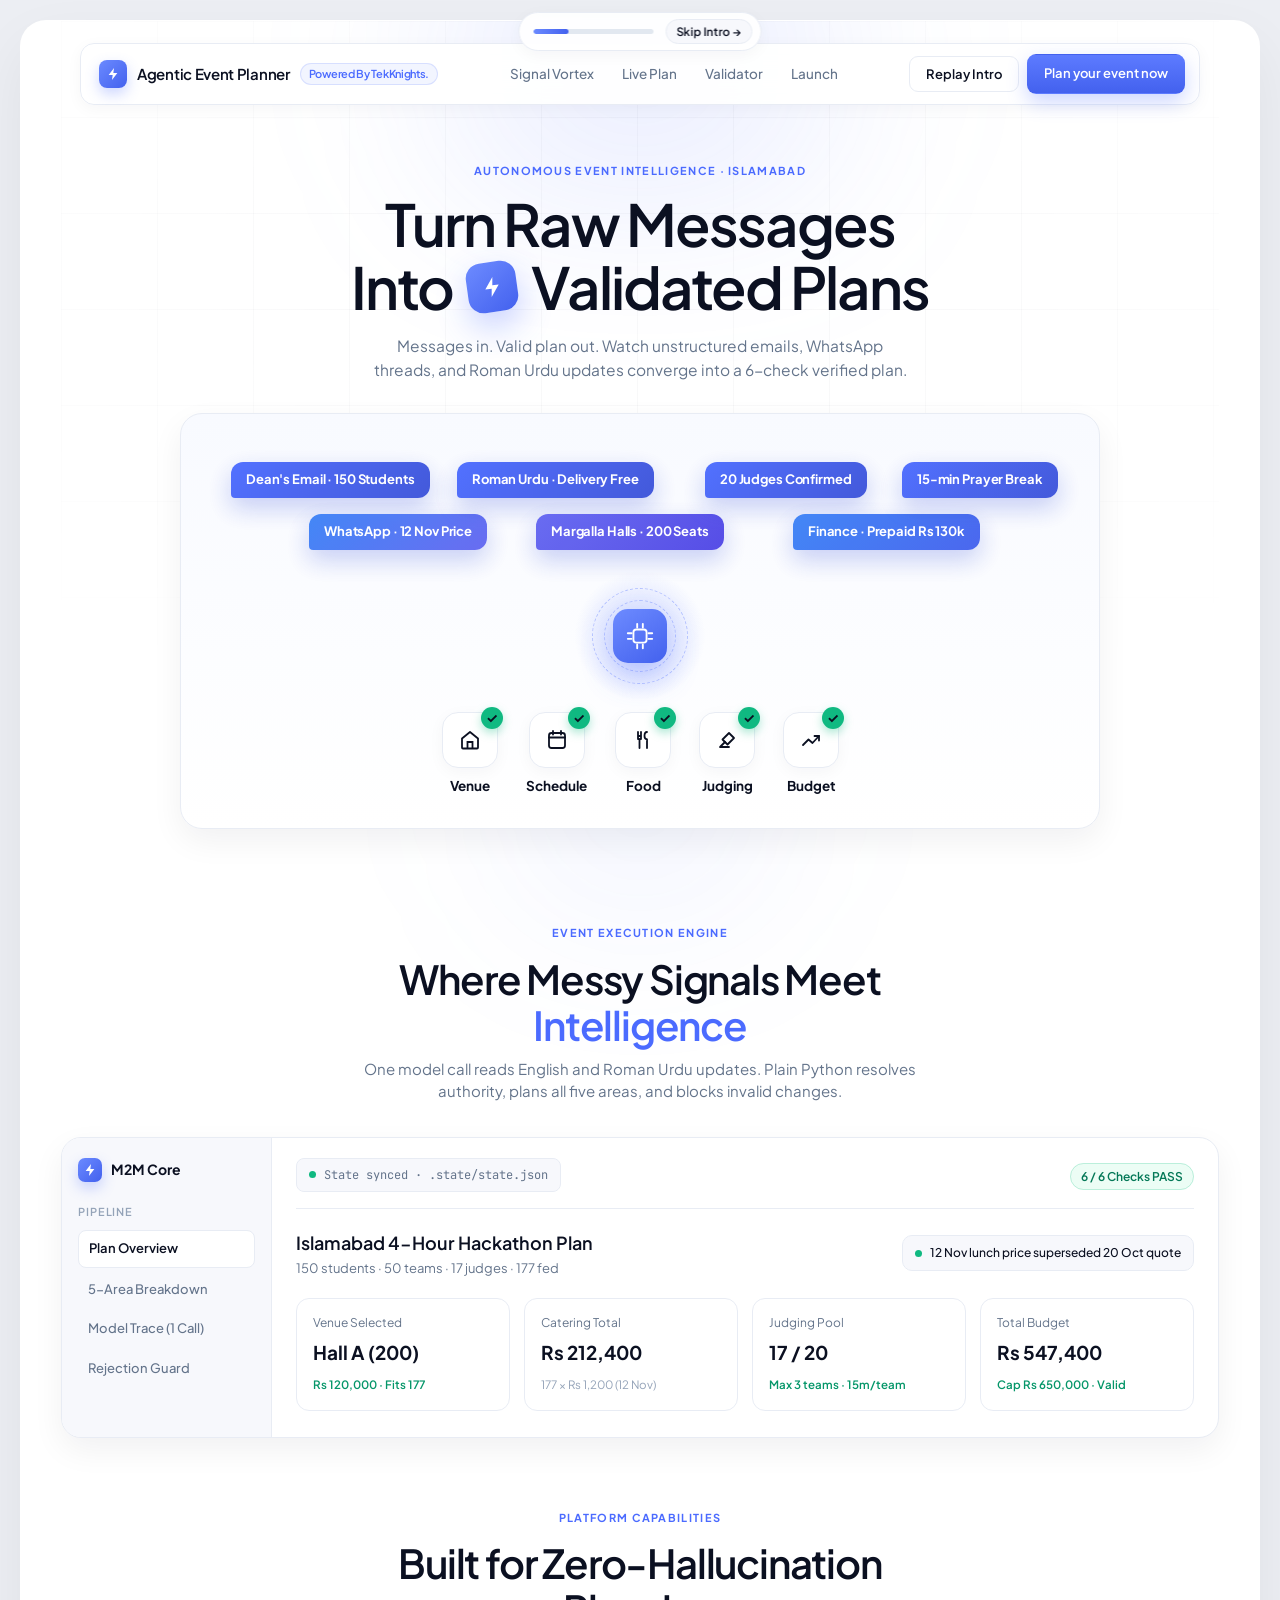
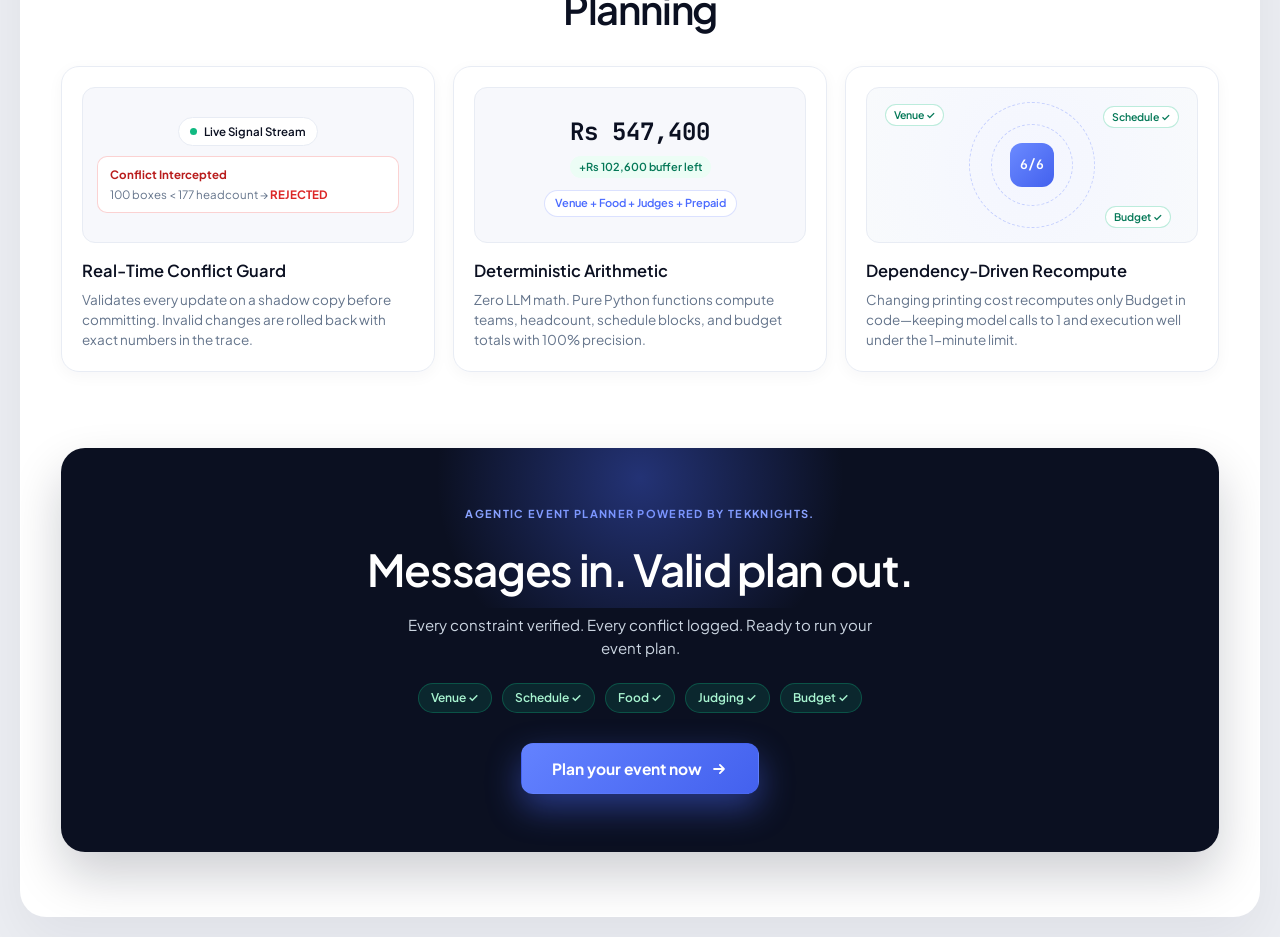
==== web/intro/index.html @ 1a7231fb "Integrate teammates animated intro and command-centre dashboard with backend state" ====
<!DOCTYPE html>
<html lang="en">
<head>
  <meta charset="UTF-8" />
  <meta name="viewport" content="width=device-width, initial-scale=1.0" />
  <title>Agentic Event Planner Powered By TekKnights.</title>
  <link rel="preconnect" href="https://fonts.googleapis.com" />
  <link rel="preconnect" href="https://fonts.gstatic.com" crossorigin />
  <link
    href="https://fonts.googleapis.com/css2?family=Inter:wght@400;500;600;700&family=JetBrains+Mono:wght@500;600&family=Plus+Jakarta+Sans:wght@500;600;700&display=swap"
    rel="stylesheet"
  />
  <link rel="stylesheet" href="styles.css" />
</head>
<body>
  <!-- Top intro progress bar & skip control -->
  <div class="intro-hud" id="introHud">
    <div class="intro-progress-track">
      <div class="intro-progress-fill" id="introProgressFill"></div>
    </div>
    <button type="button" class="skip-btn" id="skipIntroBtn">Skip Intro →</button>
  </div>

  <div class="page-frame">
    <main class="canvas">
      <div class="ambient-glow ambient-glow--top" aria-hidden="true"></div>
      <div class="ambient-glow ambient-glow--mid" aria-hidden="true"></div>
      <div class="hero-grid-lines" aria-hidden="true"></div>

      <!-- Floating Top Navbar -->
      <header class="navbar intro-step" data-step="1">
        <a href="#hero" class="brand">
          <span class="brand-tile">
            <svg viewBox="0 0 24 24" fill="none" aria-hidden="true">
              <path
                d="M13.5 3L5.5 13.5H11.5L10.5 21L18.5 10.5H12.5L13.5 3Z"
                fill="currentColor"
              />
            </svg>
          </span>
          <span class="brand-name">Agentic Event Planner</span>
          <span class="brand-tag">Powered By TekKnights.</span>
        </a>

        <nav class="nav-links" aria-label="Primary">
          <a href="#hero">Signal Vortex</a>
          <a href="#dashboard">Live Plan</a>
          <a href="#capabilities">Validator</a>
          <a href="#cta-finale">Launch</a>
        </nav>

        <div class="nav-actions">
          <button type="button" class="btn btn--ghost" id="replayIntroBtn">
            Replay Intro
          </button>
          <a href="#cta-finale" class="btn btn--primary">Plan your event now</a>
        </div>
      </header>

      <!-- STAGE 1: HERO + VIDEO-INSPIRED MESSAGE SWIRL -> AI CORE -->
      <section class="hero" id="hero">
        <div class="hero-center">
          <p class="eyebrow intro-step" data-step="1">
            AUTONOMOUS EVENT INTELLIGENCE · ISLAMABAD
          </p>

          <h1 class="hero-title intro-step" data-step="2">
            <span class="title-line">Turn Raw Messages</span>
            <span class="title-line title-line--with-badge">
              <span>Into</span>
              <span class="hero-icon-badge" aria-hidden="true">
                <svg viewBox="0 0 28 28" fill="none">
                  <path
                    d="M15.8 3.5L6.5 15.8H13.4L12.2 24.5L21.5 12.2H14.6L15.8 3.5Z"
                    fill="white"
                  />
                </svg>
              </span>
              <span>Validated Plans</span>
            </span>
          </h1>

          <p class="hero-subtitle intro-step" data-step="3">
            Messages in. Valid plan out. Watch unstructured emails, WhatsApp
            threads, and Roman Urdu updates converge into a 6-check verified plan.
          </p>
        </div>

        <!-- Video-inspired Message Swirl -> Glowing AI Circuit Core -> 5 Green-Checked Areas -->
        <div class="vortex-stage intro-step" data-step="3" id="vortexStage">
          <!-- Floating Message Bubbles swirling inward -->
          <div class="bubble-field" aria-hidden="true">
            <div class="msg-bubble b1">Dean's Email · 150 Students</div>
            <div class="msg-bubble b2">WhatsApp · 12 Nov Price</div>
            <div class="msg-bubble b3">Roman Urdu · Delivery Free</div>
            <div class="msg-bubble b4">Margalla Halls · 200 Seats</div>
            <div class="msg-bubble b5">20 Judges Confirmed</div>
            <div class="msg-bubble b6">Finance · Prepaid Rs 130k</div>
            <div class="msg-bubble b7">15-min Prayer Break</div>
          </div>

          <!-- Glowing AI Circuit Core -->
          <div class="circuit-core" aria-hidden="true">
            <div class="core-halo"></div>
            <div class="core-ring core-ring--outer"></div>
            <div class="core-ring core-ring--inner"></div>
            <div class="core-chip">
              <svg viewBox="0 0 32 32" fill="none">
                <rect x="9" y="9" width="14" height="14" rx="3" stroke="white" stroke-width="2" />
                <path d="M13 3V7M19 3V7M13 25V29M19 25V29M3 13H7M3 19H7M25 13H29M25 19H29" stroke="white" stroke-width="2" stroke-linecap="round" />
              </svg>
            </div>
          </div>

          <!-- 5 Area Nodes with Emerald Checkmarks (from video finale) -->
          <div class="five-areas" id="fiveAreas">
            <div class="area-node" style="--i: 0">
              <div class="area-icon">
                <svg viewBox="0 0 24 24" fill="none"><path d="M4 10.5L12 4L20 10.5V19.5C20 20.1 19.6 20.5 19 20.5H5C4.4 20.5 4 20.1 4 19.5V10.5Z" stroke="currentColor" stroke-width="1.8" stroke-linejoin="round"/><path d="M9.5 20.5V14H14.5V20.5" stroke="currentColor" stroke-width="1.8"/></svg>
                <span class="check-badge">✓</span>
              </div>
              <span>Venue</span>
            </div>
            <div class="area-node" style="--i: 1">
              <div class="area-icon">
                <svg viewBox="0 0 24 24" fill="none"><rect x="4" y="5" width="16" height="15" rx="2.5" stroke="currentColor" stroke-width="1.8"/><path d="M8 3V6.5M16 3V6.5M4 9.5H20" stroke="currentColor" stroke-width="1.8" stroke-linecap="round"/></svg>
                <span class="check-badge">✓</span>
              </div>
              <span>Schedule</span>
            </div>
            <div class="area-node" style="--i: 2">
              <div class="area-icon">
                <svg viewBox="0 0 24 24" fill="none"><path d="M7 4V11M10 4V11M7 8H10M8.5 11V20M16 4C14.3 4 13.5 5.6 13.5 8C13.5 10 14.5 11.2 16 11.5V20" stroke="currentColor" stroke-width="1.8" stroke-linecap="round"/></svg>
                <span class="check-badge">✓</span>
              </div>
              <span>Food</span>
            </div>
            <div class="area-node" style="--i: 3">
              <div class="area-icon">
                <svg viewBox="0 0 24 24" fill="none"><path d="M14 5L19 10L12.5 16.5L7.5 11.5L14 5Z" stroke="currentColor" stroke-width="1.8" stroke-linejoin="round"/><path d="M5 19H14M10 14L5.5 18.5" stroke="currentColor" stroke-width="1.8" stroke-linecap="round"/></svg>
                <span class="check-badge">✓</span>
              </div>
              <span>Judging</span>
            </div>
            <div class="area-node" style="--i: 4">
              <div class="area-icon">
                <svg viewBox="0 0 24 24" fill="none"><path d="M4 17L9.5 11.5L13.5 15L20 8" stroke="currentColor" stroke-width="1.8" stroke-linecap="round" stroke-linejoin="round"/><path d="M15.5 8H20V12.5" stroke="currentColor" stroke-width="1.8" stroke-linecap="round" stroke-linejoin="round"/></svg>
                <span class="check-badge">✓</span>
              </div>
              <span>Budget</span>
            </div>
          </div>
        </div>
      </section>

      <!-- STAGE 2: LIVE PLAN DASHBOARD PREVIEW -->
      <section class="section-preview" id="dashboard">
        <div class="section-header reveal">
          <p class="eyebrow">EVENT EXECUTION ENGINE</p>
          <h2 class="section-title">
            Where Messy Signals Meet <span class="text-accent">Intelligence</span>
          </h2>
          <p class="section-subtitle">
            One model call reads English and Roman Urdu updates. Plain Python
            resolves authority, plans all five areas, and blocks invalid changes.
          </p>
        </div>

        <div class="dashboard-shell reveal">
          <aside class="dash-sidebar">
            <div class="dash-brand">
              <span class="brand-tile brand-tile--sm">
                <svg viewBox="0 0 24 24" fill="none">
                  <path d="M13.5 3L5.5 13.5H11.5L10.5 21L18.5 10.5H12.5L13.5 3Z" fill="currentColor" />
                </svg>
              </span>
              <span>M2M Core</span>
            </div>
            <span class="dash-menu-label">Pipeline</span>
            <ul class="dash-nav">
              <li class="active">Plan Overview</li>
              <li>5-Area Breakdown</li>
              <li>Model Trace (1 Call)</li>
              <li>Rejection Guard</li>
            </ul>
          </aside>

          <div class="dash-main">
            <div class="dash-topbar">
              <div class="dash-search">
                <span class="status-dot status-dot--emerald pulse-dot"></span>
                <span>State synced · .state/state.json</span>
              </div>
              <div class="dash-top-actions">
                <span class="badge-chip badge-chip--emerald">6 / 6 Checks PASS</span>
              </div>
            </div>

            <div class="dash-greeting">
              <div>
                <h3>Islamabad 4-Hour Hackathon Plan</h3>
                <p>150 students · 50 teams · 17 judges · 177 fed</p>
              </div>
              <div class="live-toast">
                <span class="status-dot status-dot--emerald"></span>
                <span>12 Nov lunch price superseded 20 Oct quote</span>
              </div>
            </div>

            <div class="dash-kpis">
              <div class="dash-kpi-card">
                <span class="dash-kpi-label">Venue Selected</span>
                <strong class="dash-kpi-val">Hall A (200)</strong>
                <span class="dash-kpi-delta positive">Rs 120,000 · Fits 177</span>
              </div>
              <div class="dash-kpi-card">
                <span class="dash-kpi-label">Catering Total</span>
                <strong class="dash-kpi-val">Rs 212,400</strong>
                <span class="dash-kpi-delta">177 × Rs 1,200 (12 Nov)</span>
              </div>
              <div class="dash-kpi-card">
                <span class="dash-kpi-label">Judging Pool</span>
                <strong class="dash-kpi-val">17 / 20</strong>
                <span class="dash-kpi-delta positive">Max 3 teams · 15m/team</span>
              </div>
              <div class="dash-kpi-card">
                <span class="dash-kpi-label">Total Budget</span>
                <strong class="dash-kpi-val">Rs 547,400</strong>
                <span class="dash-kpi-delta positive">Cap Rs 650,000 · Valid</span>
              </div>
            </div>
          </div>
        </div>
      </section>

      <!-- STAGE 3: CAPABILITIES BENTO -->
      <section class="section-capabilities" id="capabilities">
        <div class="section-header reveal">
          <p class="eyebrow">PLATFORM CAPABILITIES</p>
          <h2 class="section-title">Built for Zero-Hallucination Planning</h2>
        </div>

        <div class="bento-grid">
          <article class="bento-card reveal">
            <div class="bento-visual bento-visual--stream">
              <div class="stream-pill">
                <span class="status-dot status-dot--emerald pulse-dot"></span>
                Live Signal Stream
              </div>
              <div class="stream-toast">
                <strong>Conflict Intercepted</strong>
                <span>100 boxes &lt; 177 headcount → <em>REJECTED</em></span>
              </div>
            </div>
            <h3>Real-Time Conflict Guard</h3>
            <p>
              Validates every update on a shadow copy before committing. Invalid
              changes are rolled back with exact numbers in the trace.
            </p>
          </article>

          <article class="bento-card reveal">
            <div class="bento-visual bento-visual--model">
              <div class="model-number" id="animatedBudget">Rs 547,400</div>
              <span class="delta-badge">+Rs 102,600 buffer left</span>
              <div class="formula-pill">Venue + Food + Judges + Prepaid</div>
            </div>
            <h3>Deterministic Arithmetic</h3>
            <p>
              Zero LLM math. Pure Python functions compute teams, headcount,
              schedule blocks, and budget totals with 100% precision.
            </p>
          </article>

          <article class="bento-card reveal">
            <div class="bento-visual bento-visual--rings">
              <div class="ring ring--outer"></div>
              <div class="ring ring--inner"></div>
              <span class="orbit-tag orbit-tag--1">Venue ✓</span>
              <span class="orbit-tag orbit-tag--2">Schedule ✓</span>
              <span class="orbit-tag orbit-tag--3">Budget ✓</span>
              <div class="center-core">6/6</div>
            </div>
            <h3>Dependency-Driven Recompute</h3>
            <p>
              Changing printing cost recomputes only Budget in code—keeping
              model calls to 1 and execution well under the 1-minute limit.
            </p>
          </article>
        </div>
      </section>

      <!-- STAGE 4: FINALE CTA WITH "Plan your event now" BUTTON -->
      <section class="cta-finale reveal" id="cta-finale">
        <div class="cta-finale__glow" aria-hidden="true"></div>
        <p class="eyebrow eyebrow--light">Agentic Event Planner Powered By TekKnights.</p>
        <h2 class="cta-finale__title">Messages in. Valid plan out.</h2>
        <p class="cta-finale__sub">
          Every constraint verified. Every conflict logged. Ready to run your
          event plan.
        </p>

        <div class="cta-finale__checks">
          <span>Venue ✓</span>
          <span>Schedule ✓</span>
          <span>Food ✓</span>
          <span>Judging ✓</span>
          <span>Budget ✓</span>
        </div>

        <button type="button" class="btn btn--finale" id="planNowBtn">
          <span>Plan your event now</span>
          <svg viewBox="0 0 20 20" fill="none" aria-hidden="true">
            <path
              d="M4.5 10H15.5M15.5 10L11 5.5M15.5 10L11 14.5"
              stroke="currentColor"
              stroke-width="2"
              stroke-linecap="round"
              stroke-linejoin="round"
            />
          </svg>
        </button>
      </section>
    </main>
  </div>

  <script src="app.js"></script>
</body>
</html>
---- web/intro/styles.css ----
:root {
  --bg-outer: #eceef3;
  --bg-canvas: #ffffff;
  --bg-soft: #f7f8fc;
  --bg-tint: #f2f5ff;
  --ink-primary: #0b1021;
  --ink-secondary: #475569;
  --ink-muted: #64748b;
  --ink-subtle: #94a3b8;
  --brand: #4b6bff;
  --brand-deep: #4361ee;
  --brand-soft: #6b8aff;
  --emerald: #10b981;
  --emerald-bg: #ecfdf5;
  --border: #e8ecf4;
  --border-strong: #dce3f0;
  --shadow-sm: 0 4px 16px rgba(15, 23, 42, 0.04);
  --shadow-md: 0 12px 32px rgba(15, 23, 42, 0.06);
  --shadow-blue: 0 14px 32px rgba(75, 107, 255, 0.3);
  --ease-out-expo: cubic-bezier(0.16, 1, 0.3, 1);
}

*,
*::before,
*::after {
  box-sizing: border-box;
}

html {
  scroll-behavior: smooth;
}

body {
  margin: 0;
  font-family: "Plus Jakarta Sans", "Inter", -apple-system, BlinkMacSystemFont, sans-serif;
  background: var(--bg-outer);
  color: var(--ink-primary);
  -webkit-font-smoothing: antialiased;
  line-height: 1.5;
}

/* Top Intro HUD (Progress + Skip) */
.intro-hud {
  position: fixed;
  top: 12px;
  left: 50%;
  transform: translateX(-50%);
  z-index: 50;
  display: flex;
  align-items: center;
  gap: 12px;
  padding: 6px 8px 6px 14px;
  background: rgba(255, 255, 255, 0.9);
  backdrop-filter: blur(10px);
  border: 1px solid var(--border);
  border-radius: 999px;
  box-shadow: var(--shadow-sm);
  transition: opacity 0.4s ease, transform 0.4s ease;
}

.intro-hud.is-done {
  opacity: 0;
  pointer-events: none;
  transform: translate(-50%, -10px);
}

.intro-progress-track {
  width: 120px;
  height: 5px;
  background: #e2e8f0;
  border-radius: 999px;
  overflow: hidden;
}

.intro-progress-fill {
  width: 0%;
  height: 100%;
  background: linear-gradient(90deg, var(--brand-soft), var(--brand-deep));
  border-radius: 999px;
  transition: width 0.12s linear;
}

.skip-btn {
  font-family: inherit;
  font-size: 11.5px;
  font-weight: 600;
  color: var(--ink-primary);
  background: var(--bg-soft);
  border: 1px solid var(--border);
  border-radius: 999px;
  padding: 4px 10px;
  cursor: pointer;
}

.skip-btn:hover {
  background: var(--bg-tint);
  color: var(--brand);
}

/* Outer presentation frame */
.page-frame {
  padding: 20px;
  min-height: 100vh;
}

.canvas {
  position: relative;
  max-width: 1240px;
  margin: 0 auto;
  background: var(--bg-canvas);
  border-radius: 26px;
  border: 1px solid rgba(255, 255, 255, 0.9);
  box-shadow: 0 24px 60px rgba(15, 23, 42, 0.06);
  overflow: hidden;
  padding: 22px 40px 64px;
}

.ambient-glow {
  position: absolute;
  pointer-events: none;
  border-radius: 999px;
  filter: blur(70px);
  z-index: 0;
}

.ambient-glow--top {
  width: 680px;
  height: 360px;
  top: -140px;
  left: 50%;
  transform: translateX(-50%);
  background: radial-gradient(
    circle,
    rgba(91, 115, 255, 0.14) 0%,
    rgba(107, 138, 255, 0.05) 55%,
    transparent 75%
  );
}

.ambient-glow--mid {
  width: 520px;
  height: 320px;
  top: 620px;
  left: 50%;
  transform: translateX(-50%);
  background: radial-gradient(circle, rgba(75, 107, 255, 0.08) 0%, transparent 70%);
}

.hero-grid-lines {
  position: absolute;
  inset: 0 40px auto;
  height: 700px;
  background-image:
    linear-gradient(to right, rgba(15, 23, 42, 0.028) 1px, transparent 1px),
    linear-gradient(to bottom, rgba(15, 23, 42, 0.028) 1px, transparent 1px);
  background-size: 96px 96px;
  mask-image: radial-gradient(ellipse 75% 70% at 50% 35%, black 35%, transparent 100%);
  pointer-events: none;
  z-index: 0;
}

/* Navbar */
.navbar {
  position: relative;
  z-index: 10;
  max-width: 1120px;
  margin: 0 auto;
  padding: 10px 14px 10px 18px;
  background: rgba(255, 255, 255, 0.92);
  backdrop-filter: blur(12px);
  border: 1px solid var(--border);
  border-radius: 14px;
  box-shadow: var(--shadow-sm);
  display: flex;
  align-items: center;
  justify-content: space-between;
  gap: 16px;
}

.brand {
  display: inline-flex;
  align-items: center;
  gap: 10px;
  text-decoration: none;
  color: var(--ink-primary);
  font-weight: 600;
  font-size: 15px;
  letter-spacing: -0.02em;
}

.brand-tile {
  width: 28px;
  height: 28px;
  border-radius: 8px;
  background: linear-gradient(135deg, var(--brand-soft), var(--brand-deep));
  color: #ffffff;
  display: grid;
  place-items: center;
  box-shadow: 0 6px 14px rgba(75, 107, 255, 0.28);
}

.brand-tile svg {
  width: 16px;
  height: 16px;
}

.brand-tile--sm {
  width: 24px;
  height: 24px;
  border-radius: 7px;
}

.brand-tag {
  font-size: 11px;
  font-weight: 600;
  color: var(--brand);
  background: var(--bg-tint);
  padding: 2px 8px;
  border-radius: 999px;
  border: 1px solid rgba(75, 107, 255, 0.16);
}

.nav-links {
  display: flex;
  align-items: center;
  gap: 28px;
}

.nav-links a {
  text-decoration: none;
  color: var(--ink-muted);
  font-size: 13.5px;
  font-weight: 500;
}

.nav-links a:hover {
  color: var(--ink-primary);
}

.nav-actions {
  display: flex;
  align-items: center;
  gap: 8px;
}

/* Buttons */
.btn {
  display: inline-flex;
  align-items: center;
  justify-content: center;
  gap: 8px;
  font-family: inherit;
  font-size: 13px;
  font-weight: 600;
  padding: 9px 16px;
  border-radius: 9px;
  border: 1px solid transparent;
  cursor: pointer;
  text-decoration: none;
  transition: transform 0.2s var(--ease-out-expo), box-shadow 0.2s ease, background 0.2s ease;
}

.btn--primary {
  background: linear-gradient(180deg, #5d7bff 0%, #4361ee 100%);
  color: #ffffff;
  box-shadow: 0 8px 20px rgba(75, 107, 255, 0.28);
}

.btn--primary:hover {
  transform: translateY(-1px);
  box-shadow: 0 12px 26px rgba(75, 107, 255, 0.36);
}

.btn--ghost {
  background: #ffffff;
  color: var(--ink-primary);
  border-color: var(--border);
}

.btn--ghost:hover {
  background: var(--bg-soft);
}

/* Hero */
.hero {
  position: relative;
  z-index: 2;
  padding: 58px 0 24px;
}

.hero-center {
  text-align: center;
  max-width: 720px;
  margin: 0 auto 32px;
}

.eyebrow {
  margin: 0 0 14px;
  font-size: 11px;
  font-weight: 700;
  letter-spacing: 0.12em;
  text-transform: uppercase;
  color: var(--brand);
}

.eyebrow--light {
  color: #8ea6ff;
}

.hero-title {
  margin: 0 0 16px;
  font-size: clamp(36px, 5vw, 58px);
  font-weight: 600;
  line-height: 1.08;
  letter-spacing: -0.035em;
}

.title-line {
  display: block;
}

.title-line--with-badge {
  display: inline-flex;
  align-items: center;
  justify-content: center;
  flex-wrap: wrap;
  gap: 14px;
}

.hero-icon-badge {
  width: 50px;
  height: 50px;
  border-radius: 15px;
  background: linear-gradient(145deg, #6d8bff 0%, #4361ee 100%);
  display: inline-grid;
  place-items: center;
  transform: rotate(-8deg);
  box-shadow: var(--shadow-blue);
}

.hero-icon-badge svg {
  width: 26px;
  height: 26px;
}

.hero-subtitle {
  margin: 0 auto;
  max-width: 540px;
  font-size: 15.5px;
  color: var(--ink-muted);
}

/* Video-Inspired Vortex Stage */
.vortex-stage {
  position: relative;
  max-width: 920px;
  margin: 0 auto;
  padding: 36px 24px 32px;
  background: linear-gradient(180deg, #f8faff 0%, #ffffff 100%);
  border: 1px solid var(--border);
  border-radius: 22px;
  box-shadow: var(--shadow-md);
  overflow: hidden;
  display: flex;
  flex-direction: column;
  align-items: center;
  gap: 28px;
}

.bubble-field {
  position: relative;
  width: 100%;
  height: 110px;
}

.msg-bubble {
  position: absolute;
  font-size: 13px;
  font-weight: 700;
  letter-spacing: -0.01em;
  color: #ffffff;
  background: linear-gradient(135deg, #4b6bff 0%, #3b52d9 100%);
  padding: 8px 15px;
  border-radius: 12px 12px 12px 4px;
  box-shadow: 0 10px 24px rgba(59, 82, 217, 0.28);
  white-space: nowrap;
  opacity: 0;
}

.vortex-stage.is-animating .msg-bubble {
  animation: scatterToGrid 1.1s cubic-bezier(0.22, 1, 0.36, 1) forwards;
}

.b1 { left: 3%;  top: 12px; --sx: -150px; --sy: -65px; --sr: -14deg; animation-delay: 0.02s; }
.b2 { left: 12%; top: 64px; --sx: -120px; --sy: 85px;  --sr: 10deg;  animation-delay: 0.07s; background: linear-gradient(135deg, #3b82f6, #6366f1); }
.b3 { left: 29%; top: 12px; --sx: -45px;  --sy: -85px; --sr: 8deg;   animation-delay: 0.11s; }
.b4 { left: 38%; top: 64px; --sx: 40px;   --sy: 95px;  --sr: -9deg;  animation-delay: 0.15s; background: linear-gradient(135deg, #6366f1, #4f46e5); }
.b5 { right: 24%; top: 12px; --sx: 95px;  --sy: -75px; --sr: -11deg; animation-delay: 0.1s; }
.b6 { right: 11%; top: 64px; --sx: 145px; --sy: 80px;  --sr: 12deg;  animation-delay: 0.17s; background: linear-gradient(135deg, #3b82f6, #4361ee); }
.b7 { right: 2%;  top: 12px; --sx: 165px; --sy: -50px; --sr: 15deg;  animation-delay: 0.21s; }

@keyframes scatterToGrid {
  0% {
    opacity: 0;
    transform: translate3d(var(--sx, 0px), var(--sy, 0px), 0) rotate(var(--sr, 0deg)) scale(0.72);
  }
  45% {
    opacity: 1;
    transform: translate3d(calc(var(--sx, 0px) * 0.18), calc(var(--sy, 0px) * 0.18), 0) rotate(calc(var(--sr, 0deg) * 0.25)) scale(1.04);
  }
  100% {
    opacity: 0.96;
    transform: translate3d(0, 0, 0) rotate(0deg) scale(1);
  }
}

/* Glowing AI Circuit Core */
.circuit-core {
  position: relative;
  width: 96px;
  height: 96px;
  display: grid;
  place-items: center;
}

.core-halo {
  position: absolute;
  inset: -18px;
  border-radius: 999px;
  background: radial-gradient(circle, rgba(75, 107, 255, 0.28) 0%, transparent 70%);
  animation: corePulse 2.4s ease-in-out infinite;
}

@keyframes corePulse {
  0%, 100% { transform: scale(0.95); opacity: 0.7; }
  50% { transform: scale(1.12); opacity: 1; }
}

.core-ring {
  position: absolute;
  border-radius: 999px;
  border: 1.5px dashed rgba(75, 107, 255, 0.35);
}

.core-ring--outer {
  inset: 0;
  animation: spinSlow 18s linear infinite;
}

.core-ring--inner {
  inset: 12px;
  animation: spinSlow 12s linear infinite reverse;
}

.core-chip {
  position: relative;
  z-index: 2;
  width: 54px;
  height: 54px;
  border-radius: 15px;
  background: linear-gradient(145deg, #6d8bff 0%, #4361ee 100%);
  display: grid;
  place-items: center;
  box-shadow: var(--shadow-blue);
}

.core-chip svg {
  width: 30px;
  height: 30px;
}

/* 5 Area Nodes with Emerald Checkmarks */
.five-areas {
  display: flex;
  align-items: center;
  justify-content: center;
  gap: 28px;
  flex-wrap: wrap;
}

.area-node {
  display: flex;
  flex-direction: column;
  align-items: center;
  gap: 8px;
  opacity: 0;
  transform: translateY(14px) scale(0.92);
}

.vortex-stage.is-animating .area-node {
  animation: popArea 0.42s cubic-bezier(0.22, 1, 0.36, 1) forwards;
  animation-delay: calc(0.65s + var(--i) * 0.09s);
}

@keyframes popArea {
  to {
    opacity: 1;
    transform: translateY(0) scale(1);
  }
}

.area-icon {
  position: relative;
  width: 56px;
  height: 56px;
  border-radius: 16px;
  background: #ffffff;
  border: 1px solid var(--border);
  box-shadow: var(--shadow-sm);
  color: var(--ink-primary);
  display: grid;
  place-items: center;
}

.area-icon svg {
  width: 24px;
  height: 24px;
}

.check-badge {
  position: absolute;
  top: -6px;
  right: -6px;
  width: 22px;
  height: 22px;
  border-radius: 999px;
  background: var(--emerald);
  color: #ffffff;
  font-size: 12px;
  font-weight: 700;
  display: grid;
  place-items: center;
  box-shadow: 0 4px 10px rgba(16, 185, 129, 0.35);
}

.area-node span:last-child {
  font-size: 13.5px;
  font-weight: 700;
  color: var(--ink-primary);
}

/* Section 2 & 3 */
.section-preview,
.section-capabilities {
  position: relative;
  z-index: 2;
  padding-top: 72px;
}

.section-header {
  text-align: center;
  max-width: 580px;
  margin: 0 auto 34px;
}

.section-title {
  margin: 0 0 10px;
  font-size: clamp(28px, 3.6vw, 40px);
  font-weight: 600;
  line-height: 1.15;
  letter-spacing: -0.03em;
}

.text-accent {
  color: var(--brand);
}

.section-subtitle {
  margin: 0;
  font-size: 15px;
  color: var(--ink-muted);
}

.dashboard-shell {
  display: grid;
  grid-template-columns: 210px 1fr;
  background: var(--bg-canvas);
  border: 1px solid var(--border);
  border-radius: 20px;
  box-shadow: var(--shadow-md);
  overflow: hidden;
}

.dash-sidebar {
  background: var(--bg-soft);
  border-right: 1px solid var(--border);
  padding: 20px 16px;
}

.dash-brand {
  display: flex;
  align-items: center;
  gap: 9px;
  font-weight: 700;
  font-size: 14px;
  margin-bottom: 22px;
}

.dash-menu-label {
  display: block;
  font-size: 11px;
  font-weight: 600;
  text-transform: uppercase;
  letter-spacing: 0.08em;
  color: var(--ink-subtle);
  margin-bottom: 10px;
}

.dash-nav {
  list-style: none;
  margin: 0;
  padding: 0;
  display: flex;
  flex-direction: column;
  gap: 4px;
}

.dash-nav li {
  font-size: 13px;
  font-weight: 500;
  color: var(--ink-muted);
  padding: 8px 10px;
  border-radius: 8px;
}

.dash-nav li.active {
  background: #ffffff;
  color: var(--ink-primary);
  font-weight: 600;
  border: 1px solid var(--border);
}

.dash-main {
  padding: 20px 24px 26px;
}

.dash-topbar {
  display: flex;
  align-items: center;
  justify-content: space-between;
  gap: 12px;
  padding-bottom: 16px;
  border-bottom: 1px solid var(--border);
  flex-wrap: wrap;
}

.dash-search {
  display: inline-flex;
  align-items: center;
  gap: 8px;
  font-family: "JetBrains Mono", monospace;
  font-size: 12px;
  color: var(--ink-muted);
  background: var(--bg-soft);
  padding: 7px 12px;
  border-radius: 8px;
  border: 1px solid var(--border);
}

.badge-chip--emerald {
  font-size: 12px;
  font-weight: 600;
  padding: 5px 10px;
  border-radius: 999px;
  background: var(--emerald-bg);
  color: #047857;
  border: 1px solid rgba(16, 185, 129, 0.22);
}

.dash-greeting {
  display: flex;
  align-items: center;
  justify-content: space-between;
  gap: 16px;
  margin: 20px 0;
  flex-wrap: wrap;
}

.dash-greeting h3 {
  margin: 0 0 3px;
  font-size: 18px;
  font-weight: 600;
}

.dash-greeting p {
  margin: 0;
  font-size: 13px;
  color: var(--ink-muted);
}

.live-toast {
  display: inline-flex;
  align-items: center;
  gap: 8px;
  font-size: 12px;
  font-weight: 500;
  padding: 8px 12px;
  border-radius: 10px;
  background: var(--bg-soft);
  border: 1px solid var(--border);
}

.dash-kpis {
  display: grid;
  grid-template-columns: repeat(4, 1fr);
  gap: 14px;
}

.dash-kpi-card {
  padding: 15px 16px;
  border-radius: 13px;
  border: 1px solid var(--border);
  background: #ffffff;
}

.dash-kpi-label {
  display: block;
  font-size: 12px;
  color: var(--ink-muted);
  margin-bottom: 6px;
}

.dash-kpi-val {
  display: block;
  font-size: 19px;
  font-weight: 700;
  margin-bottom: 4px;
}

.dash-kpi-delta {
  font-size: 11.5px;
  color: var(--ink-subtle);
}

.dash-kpi-delta.positive {
  color: #059669;
  font-weight: 600;
}

/* Bento Grid */
.bento-grid {
  display: grid;
  grid-template-columns: repeat(3, 1fr);
  gap: 18px;
}

.bento-card {
  background: #ffffff;
  border: 1px solid var(--border);
  border-radius: 18px;
  padding: 20px;
  box-shadow: var(--shadow-sm);
}

.bento-card h3 {
  margin: 16px 0 6px;
  font-size: 16.5px;
  font-weight: 600;
}

.bento-card p {
  margin: 0;
  font-size: 13.5px;
  color: var(--ink-muted);
}

.bento-visual {
  height: 156px;
  border-radius: 13px;
  background: var(--bg-soft);
  border: 1px solid var(--border);
  position: relative;
  overflow: hidden;
  display: flex;
  flex-direction: column;
  align-items: center;
  justify-content: center;
  padding: 14px;
}

.stream-pill {
  display: inline-flex;
  align-items: center;
  gap: 7px;
  font-size: 11.5px;
  font-weight: 600;
  padding: 5px 11px;
  background: #ffffff;
  border: 1px solid var(--border);
  border-radius: 999px;
  margin-bottom: 10px;
}

.stream-toast {
  width: 100%;
  background: #ffffff;
  border: 1px solid rgba(239, 68, 68, 0.24);
  border-radius: 10px;
  padding: 9px 12px;
  font-size: 11.5px;
}

.stream-toast strong {
  display: block;
  color: #b91c1c;
  margin-bottom: 2px;
}

.stream-toast span {
  color: var(--ink-muted);
}

.stream-toast em {
  font-style: normal;
  font-weight: 700;
  color: #dc2626;
}

.model-number {
  font-family: "JetBrains Mono", monospace;
  font-size: 24px;
  font-weight: 700;
}

.delta-badge {
  margin-top: 6px;
  font-size: 11px;
  font-weight: 600;
  color: #047857;
  background: var(--emerald-bg);
  padding: 3px 9px;
  border-radius: 999px;
}

.formula-pill {
  margin-top: 12px;
  font-size: 11px;
  font-weight: 600;
  color: var(--brand);
  background: #ffffff;
  border: 1px solid rgba(75, 107, 255, 0.2);
  padding: 4px 10px;
  border-radius: 999px;
}

.bento-visual--rings {
  background: radial-gradient(circle at center, #f4f6ff 0%, #f8fafc 100%);
}

.ring {
  position: absolute;
  border-radius: 999px;
  border: 1px dashed rgba(75, 107, 255, 0.28);
}

.ring--outer {
  width: 126px;
  height: 126px;
  animation: spinSlow 24s linear infinite;
}

.ring--inner {
  width: 82px;
  height: 82px;
  animation: spinSlow 16s linear infinite reverse;
}

@keyframes spinSlow {
  from { transform: rotate(0deg); }
  to { transform: rotate(360deg); }
}

.center-core {
  width: 44px;
  height: 44px;
  border-radius: 12px;
  background: linear-gradient(135deg, var(--brand-soft), var(--brand-deep));
  color: #ffffff;
  font-family: "JetBrains Mono", monospace;
  font-size: 13px;
  font-weight: 700;
  display: grid;
  place-items: center;
  z-index: 2;
}

.orbit-tag {
  position: absolute;
  font-size: 10.5px;
  font-weight: 600;
  color: #047857;
  background: #ffffff;
  border: 1px solid rgba(16, 185, 129, 0.28);
  padding: 2px 8px;
  border-radius: 999px;
  z-index: 3;
}

.orbit-tag--1 { top: 16px; left: 18px; }
.orbit-tag--2 { top: 18px; right: 18px; }
.orbit-tag--3 { bottom: 14px; right: 26px; }

/* Stage 4: Finale CTA Banner */
.cta-finale {
  position: relative;
  margin-top: 76px;
  padding: 58px 32px;
  border-radius: 24px;
  background: #0b1021;
  color: #ffffff;
  text-align: center;
  overflow: hidden;
  box-shadow: 0 24px 50px rgba(11, 16, 33, 0.2);
}

.cta-finale__glow {
  position: absolute;
  width: 520px;
  height: 260px;
  top: -100px;
  left: 50%;
  transform: translateX(-50%);
  background: radial-gradient(circle, rgba(75, 107, 255, 0.38) 0%, transparent 70%);
  pointer-events: none;
}

.cta-finale__title {
  position: relative;
  margin: 0 0 12px;
  font-size: clamp(30px, 4vw, 44px);
  font-weight: 600;
  letter-spacing: -0.03em;
}

.cta-finale__sub {
  position: relative;
  margin: 0 auto 24px;
  max-width: 480px;
  font-size: 15px;
  color: #cbd5e1;
}

.cta-finale__checks {
  position: relative;
  display: flex;
  align-items: center;
  justify-content: center;
  gap: 10px;
  flex-wrap: wrap;
  margin-bottom: 30px;
}

.cta-finale__checks span {
  font-size: 12px;
  font-weight: 600;
  color: #a7f3d0;
  background: rgba(16, 185, 129, 0.14);
  border: 1px solid rgba(16, 185, 129, 0.3);
  padding: 5px 12px;
  border-radius: 999px;
}

.btn--finale {
  position: relative;
  padding: 15px 30px;
  font-size: 15.5px;
  font-weight: 700;
  border-radius: 12px;
  color: #ffffff;
  background: linear-gradient(135deg, #6382ff 0%, #4361ee 100%);
  box-shadow: 0 14px 34px rgba(75, 107, 255, 0.45);
}

.btn--finale:hover {
  transform: translateY(-2px) scale(1.02);
  box-shadow: 0 18px 40px rgba(75, 107, 255, 0.6);
}

.btn--finale svg {
  width: 18px;
  height: 18px;
}

/* Status Dots & Reveals */
.status-dot {
  width: 7px;
  height: 7px;
  border-radius: 999px;
  display: inline-block;
}

.status-dot--emerald {
  background: var(--emerald);
}

.pulse-dot {
  animation: pulseRing 2s infinite;
}

@keyframes pulseRing {
  0% { box-shadow: 0 0 0 0 rgba(16, 185, 129, 0.45); }
  70% { box-shadow: 0 0 0 7px rgba(16, 185, 129, 0); }
  100% { box-shadow: 0 0 0 0 rgba(16, 185, 129, 0); }
}

.intro-step,
.reveal {
  opacity: 0;
  transform: translateY(24px) scale(0.96);
  transition: opacity 0.45s cubic-bezier(0.22, 1, 0.36, 1), transform 0.5s cubic-bezier(0.22, 1, 0.36, 1);
}

.intro-step.is-visible,
.reveal.is-visible {
  opacity: 1;
  transform: translateY(0) scale(1);
}

/* Kinetic Fly-In Cards */
.dash-kpi-card {
  opacity: 0;
  transform: translate3d(0, 34px, 0) scale(0.92);
  transition: opacity 0.42s cubic-bezier(0.22, 1, 0.36, 1), transform 0.48s cubic-bezier(0.22, 1, 0.36, 1);
}

.dash-kpi-card:nth-child(1) { transform: translate3d(-44px, 28px, 0) rotate(-2.5deg) scale(0.92); }
.dash-kpi-card:nth-child(2) { transform: translate3d(-18px, 42px, 0) scale(0.92); }
.dash-kpi-card:nth-child(3) { transform: translate3d(18px, 42px, 0) scale(0.92); }
.dash-kpi-card:nth-child(4) { transform: translate3d(44px, 28px, 0) rotate(2.5deg) scale(0.92); }

.dashboard-shell.is-visible .dash-kpi-card {
  opacity: 1;
  transform: translate3d(0, 0, 0) rotate(0deg) scale(1);
}

.dashboard-shell.is-visible .dash-kpi-card:nth-child(1) { transition-delay: 0.06s; }
.dashboard-shell.is-visible .dash-kpi-card:nth-child(2) { transition-delay: 0.13s; }
.dashboard-shell.is-visible .dash-kpi-card:nth-child(3) { transition-delay: 0.2s; }
.dashboard-shell.is-visible .dash-kpi-card:nth-child(4) { transition-delay: 0.27s; }

.bento-card.reveal:nth-child(1) {
  transform: translate3d(-150px, 0, 0) rotate(-3deg) scale(0.94);
}
.bento-card.reveal:nth-child(2) {
  transform: translate3d(0, 72px, 0) scale(0.92);
}
.bento-card.reveal:nth-child(3) {
  transform: translate3d(150px, 0, 0) rotate(3deg) scale(0.94);
}

.bento-card.reveal.is-visible:nth-child(1) { transition-delay: 0.04s; }
.bento-card.reveal.is-visible:nth-child(2) { transition-delay: 0.12s; }
.bento-card.reveal.is-visible:nth-child(3) { transition-delay: 0.2s; }

.bento-card.reveal.is-visible {
  opacity: 1;
  transform: translate3d(0, 0, 0) rotate(0deg) scale(1);
}

.cta-finale {
  transform: translate3d(0, 44px, 0) scale(0.93);
}

.cta-finale.is-visible {
  transform: translate3d(0, 0, 0) scale(1);
}

@media (max-width: 960px) {
  .dash-kpis { grid-template-columns: repeat(2, 1fr); }
  .bento-grid { grid-template-columns: 1fr; }
}

@media (max-width: 768px) {
  .canvas { padding: 16px 18px 48px; }
  .nav-links { display: none; }
  .dashboard-shell { grid-template-columns: 1fr; }
  .dash-sidebar { border-right: none; border-bottom: 1px solid var(--border); }
  .dash-kpis { grid-template-columns: 1fr; }
}
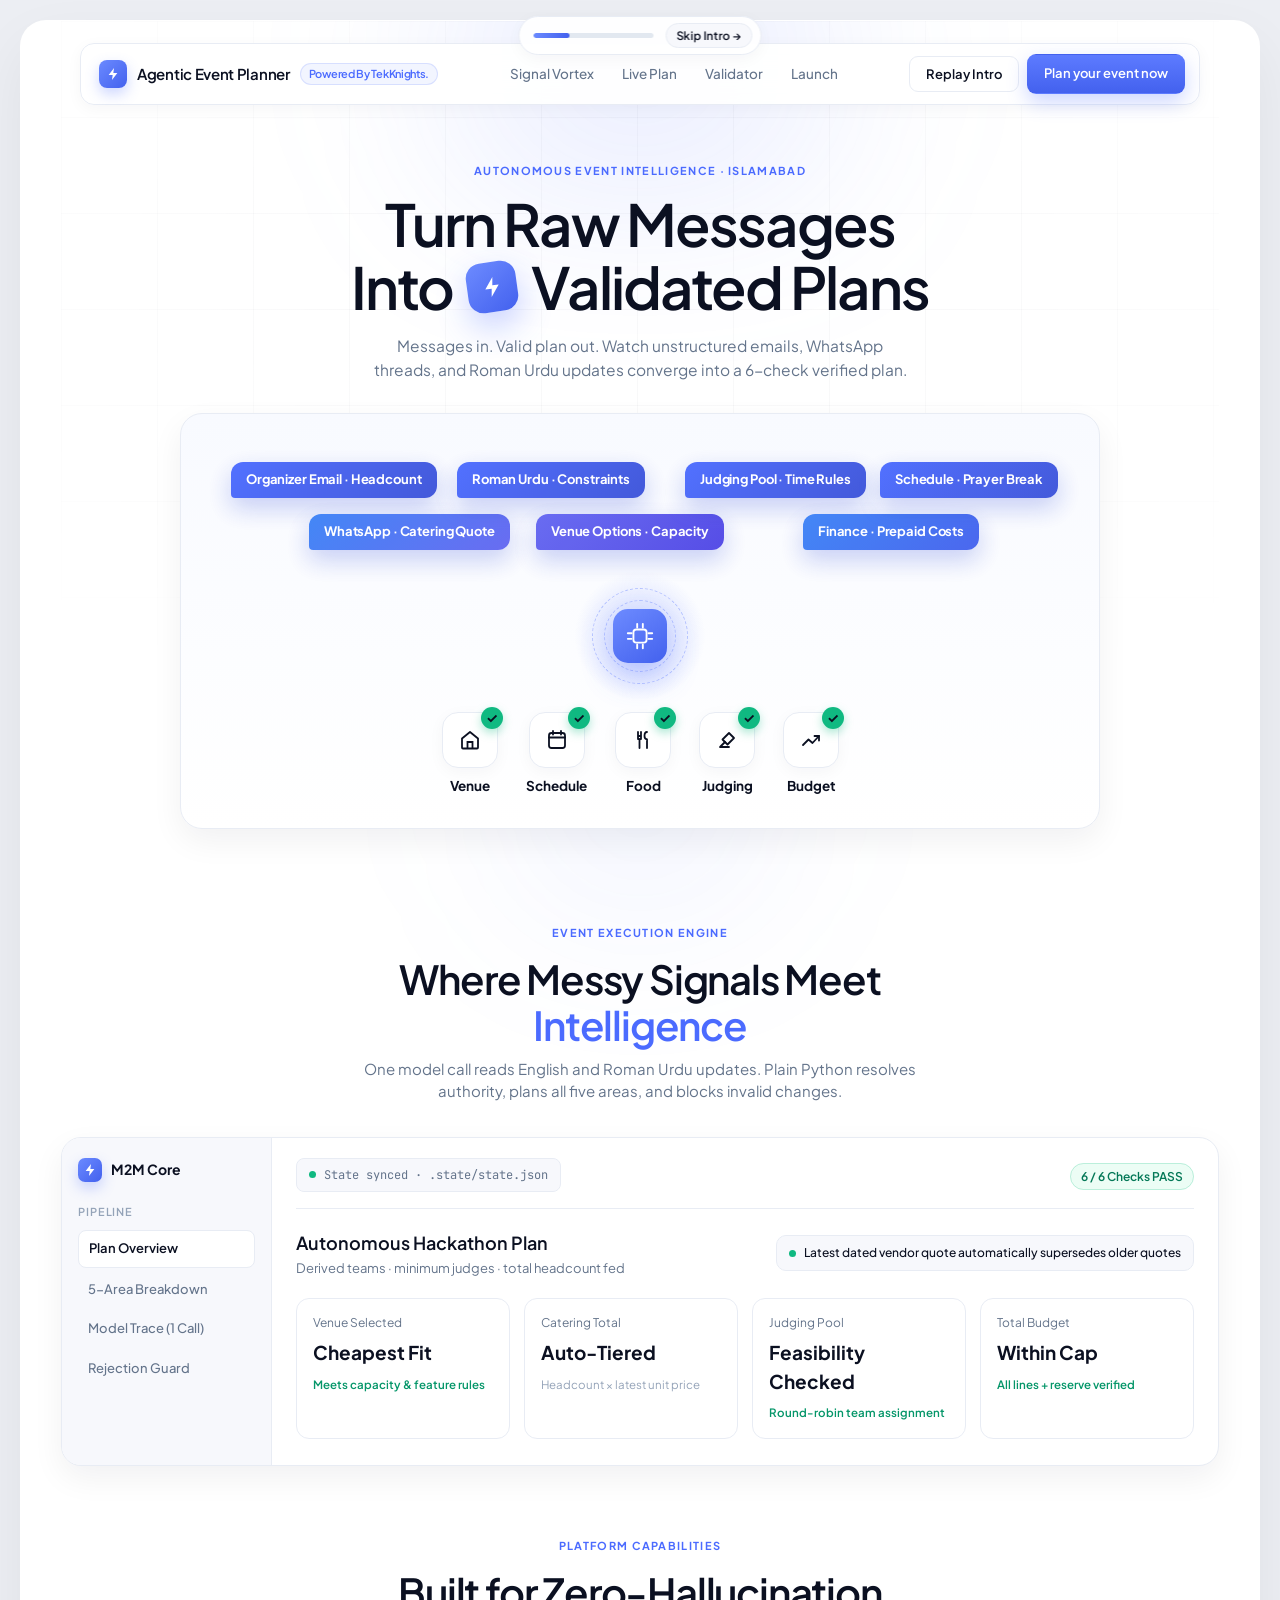
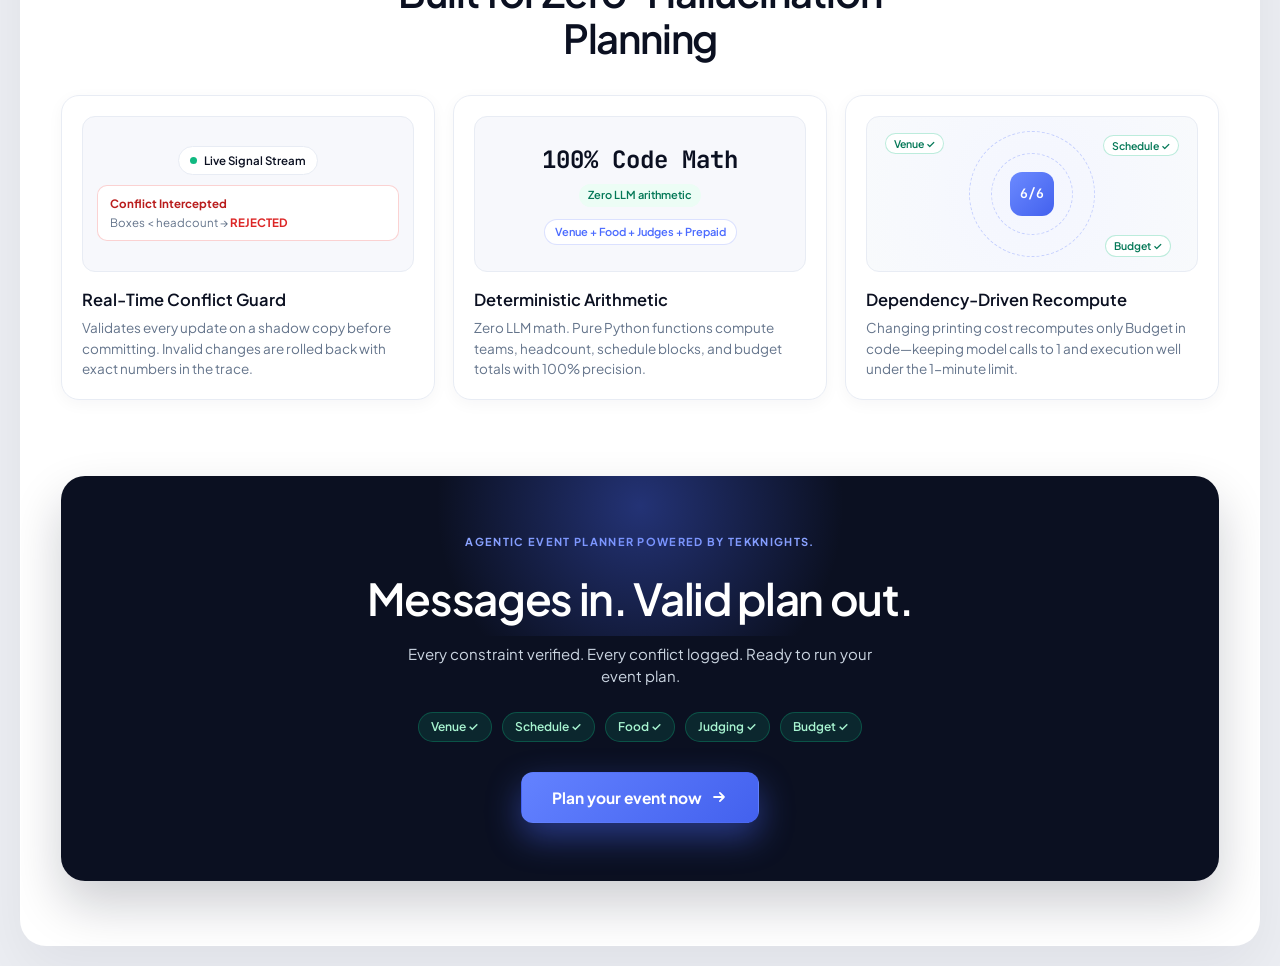
==== commit f1517a76: "Remove all UI placeholders, fix Reset Pack to clear state, add Quick-Edit and Budget-Line validation" ====
--- a/web/intro/index.html
+++ b/web/intro/index.html
@@ -90,13 +90,13 @@
         <div class="vortex-stage intro-step" data-step="3" id="vortexStage">
           <!-- Floating Message Bubbles swirling inward -->
           <div class="bubble-field" aria-hidden="true">
-            <div class="msg-bubble b1">Dean's Email · 150 Students</div>
-            <div class="msg-bubble b2">WhatsApp · 12 Nov Price</div>
-            <div class="msg-bubble b3">Roman Urdu · Delivery Free</div>
-            <div class="msg-bubble b4">Margalla Halls · 200 Seats</div>
-            <div class="msg-bubble b5">20 Judges Confirmed</div>
-            <div class="msg-bubble b6">Finance · Prepaid Rs 130k</div>
-            <div class="msg-bubble b7">15-min Prayer Break</div>
+            <div class="msg-bubble b1">Organizer Email · Headcount</div>
+            <div class="msg-bubble b2">WhatsApp · Catering Quote</div>
+            <div class="msg-bubble b3">Roman Urdu · Constraints</div>
+            <div class="msg-bubble b4">Venue Options · Capacity</div>
+            <div class="msg-bubble b5">Judging Pool · Time Rules</div>
+            <div class="msg-bubble b6">Finance · Prepaid Costs</div>
+            <div class="msg-bubble b7">Schedule · Prayer Break</div>
           </div>
 
           <!-- Glowing AI Circuit Core -->
@@ -198,35 +198,35 @@
 
             <div class="dash-greeting">
               <div>
-                <h3>Islamabad 4-Hour Hackathon Plan</h3>
-                <p>150 students · 50 teams · 17 judges · 177 fed</p>
+                <h3 id="introTitle">Autonomous Hackathon Plan</h3>
+                <p id="introSummary">Derived teams · minimum judges · total headcount fed</p>
               </div>
               <div class="live-toast">
                 <span class="status-dot status-dot--emerald"></span>
-                <span>12 Nov lunch price superseded 20 Oct quote</span>
+                <span id="introToast">Latest dated vendor quote automatically supersedes older quotes</span>
               </div>
             </div>
 
             <div class="dash-kpis">
               <div class="dash-kpi-card">
                 <span class="dash-kpi-label">Venue Selected</span>
-                <strong class="dash-kpi-val">Hall A (200)</strong>
-                <span class="dash-kpi-delta positive">Rs 120,000 · Fits 177</span>
+                <strong class="dash-kpi-val" id="introVenue">Cheapest Fit</strong>
+                <span class="dash-kpi-delta positive" id="introVenueSub">Meets capacity &amp; feature rules</span>
               </div>
               <div class="dash-kpi-card">
                 <span class="dash-kpi-label">Catering Total</span>
-                <strong class="dash-kpi-val">Rs 212,400</strong>
-                <span class="dash-kpi-delta">177 × Rs 1,200 (12 Nov)</span>
+                <strong class="dash-kpi-val" id="introFood">Auto-Tiered</strong>
+                <span class="dash-kpi-delta" id="introFoodSub">Headcount × latest unit price</span>
               </div>
               <div class="dash-kpi-card">
                 <span class="dash-kpi-label">Judging Pool</span>
-                <strong class="dash-kpi-val">17 / 20</strong>
-                <span class="dash-kpi-delta positive">Max 3 teams · 15m/team</span>
+                <strong class="dash-kpi-val" id="introJudges">Feasibility Checked</strong>
+                <span class="dash-kpi-delta positive" id="introJudgesSub">Round-robin team assignment</span>
               </div>
               <div class="dash-kpi-card">
                 <span class="dash-kpi-label">Total Budget</span>
-                <strong class="dash-kpi-val">Rs 547,400</strong>
-                <span class="dash-kpi-delta positive">Cap Rs 650,000 · Valid</span>
+                <strong class="dash-kpi-val" id="introBudget">Within Cap</strong>
+                <span class="dash-kpi-delta positive" id="introBudgetSub">All lines + reserve verified</span>
               </div>
             </div>
           </div>
@@ -249,7 +249,7 @@
               </div>
               <div class="stream-toast">
                 <strong>Conflict Intercepted</strong>
-                <span>100 boxes &lt; 177 headcount → <em>REJECTED</em></span>
+                <span>Boxes &lt; headcount → <em>REJECTED</em></span>
               </div>
             </div>
             <h3>Real-Time Conflict Guard</h3>
@@ -261,8 +261,8 @@
 
           <article class="bento-card reveal">
             <div class="bento-visual bento-visual--model">
-              <div class="model-number" id="animatedBudget">Rs 547,400</div>
-              <span class="delta-badge">+Rs 102,600 buffer left</span>
+              <div class="model-number" id="animatedBudget">100% Code Math</div>
+              <span class="delta-badge" id="introBuffer">Zero LLM arithmetic</span>
               <div class="formula-pill">Venue + Food + Judges + Prepaid</div>
             </div>
             <h3>Deterministic Arithmetic</h3>
